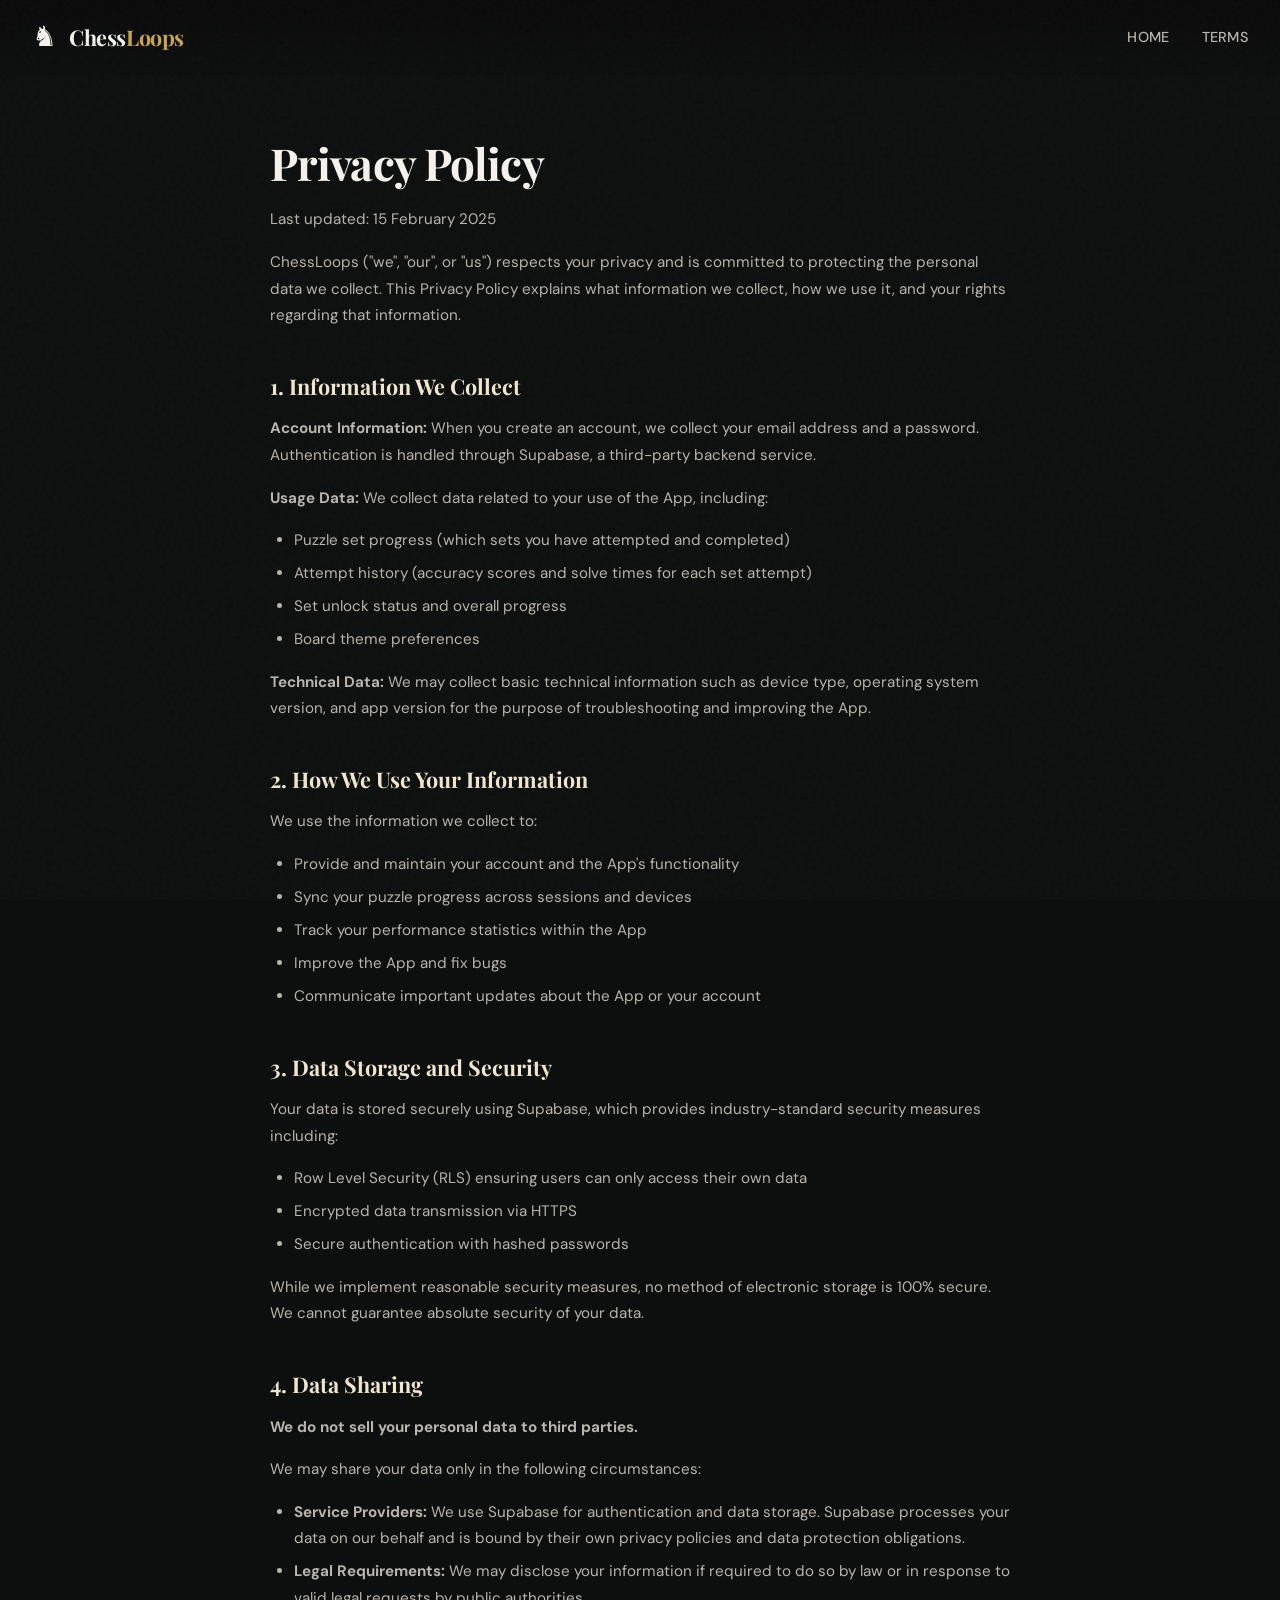
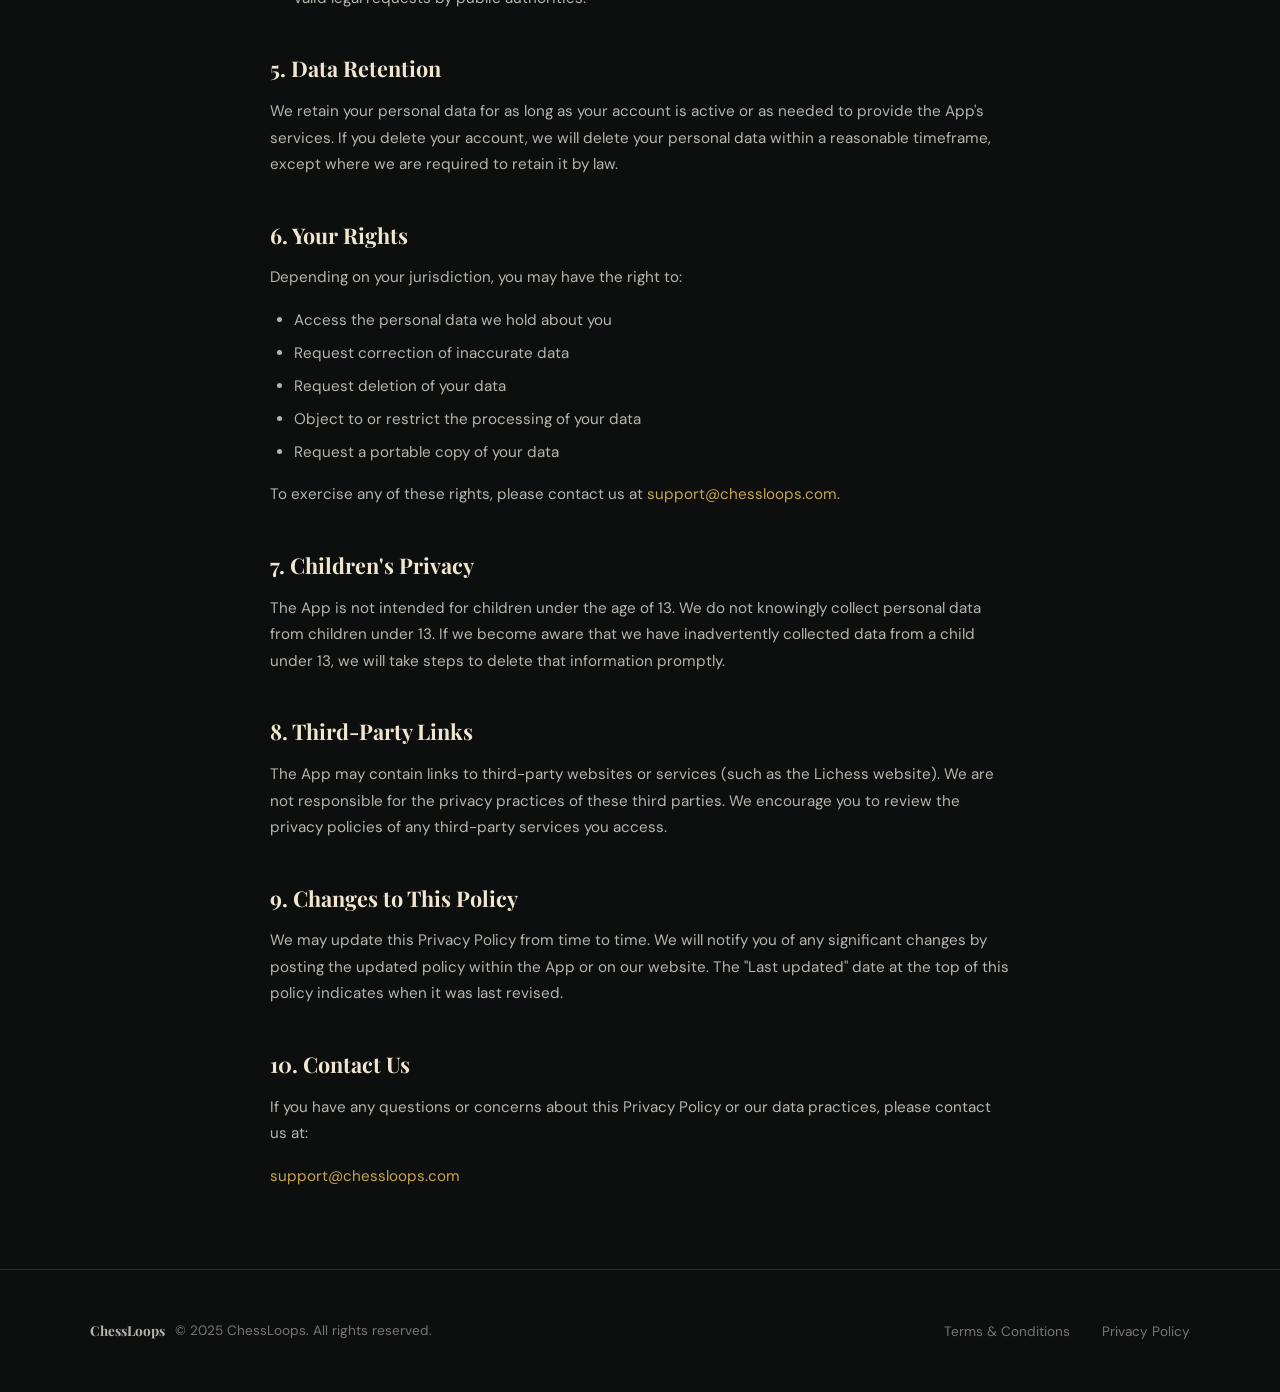
==== privacy.html @ b044dac4 "inital commit" ====
<!DOCTYPE html>
<html lang="en">
<head>
  <meta charset="UTF-8">
  <meta name="viewport" content="width=device-width, initial-scale=1.0">
  <title>Privacy Policy — ChessLoops</title>
  <meta name="description" content="Privacy Policy for ChessLoops mobile application.">
  <link rel="canonical" href="https://chessloops.com/privacy.html">
  <link rel="stylesheet" href="styles.css">
</head>
<body>

  <nav class="nav">
    <a href="/" class="nav-logo">
      <span class="nav-logo-icon">♞</span>
      <span class="nav-logo-text">Chess<span>Loops</span></span>
    </a>
    <ul class="nav-links">
      <li><a href="/">Home</a></li>
      <li><a href="terms.html">Terms</a></li>
    </ul>
  </nav>

  <main class="legal-page">
    <div class="legal-inner">
      <h1>Privacy Policy</h1>
      <p class="legal-date">Last updated: 15 February 2025</p>

      <p>ChessLoops ("we", "our", or "us") respects your privacy and is committed to protecting the personal data we collect. This Privacy Policy explains what information we collect, how we use it, and your rights regarding that information.</p>

      <h2>1. Information We Collect</h2>

      <p><strong>Account Information:</strong> When you create an account, we collect your email address and a password. Authentication is handled through Supabase, a third-party backend service.</p>

      <p><strong>Usage Data:</strong> We collect data related to your use of the App, including:</p>
      <ul>
        <li>Puzzle set progress (which sets you have attempted and completed)</li>
        <li>Attempt history (accuracy scores and solve times for each set attempt)</li>
        <li>Set unlock status and overall progress</li>
        <li>Board theme preferences</li>
      </ul>

      <p><strong>Technical Data:</strong> We may collect basic technical information such as device type, operating system version, and app version for the purpose of troubleshooting and improving the App.</p>

      <h2>2. How We Use Your Information</h2>
      <p>We use the information we collect to:</p>
      <ul>
        <li>Provide and maintain your account and the App's functionality</li>
        <li>Sync your puzzle progress across sessions and devices</li>
        <li>Track your performance statistics within the App</li>
        <li>Improve the App and fix bugs</li>
        <li>Communicate important updates about the App or your account</li>
      </ul>

      <h2>3. Data Storage and Security</h2>
      <p>Your data is stored securely using Supabase, which provides industry-standard security measures including:</p>
      <ul>
        <li>Row Level Security (RLS) ensuring users can only access their own data</li>
        <li>Encrypted data transmission via HTTPS</li>
        <li>Secure authentication with hashed passwords</li>
      </ul>
      <p>While we implement reasonable security measures, no method of electronic storage is 100% secure. We cannot guarantee absolute security of your data.</p>

      <h2>4. Data Sharing</h2>
      <p><strong>We do not sell your personal data to third parties.</strong></p>
      <p>We may share your data only in the following circumstances:</p>
      <ul>
        <li><strong>Service Providers:</strong> We use Supabase for authentication and data storage. Supabase processes your data on our behalf and is bound by their own privacy policies and data protection obligations.</li>
        <li><strong>Legal Requirements:</strong> We may disclose your information if required to do so by law or in response to valid legal requests by public authorities.</li>
      </ul>

      <h2>5. Data Retention</h2>
      <p>We retain your personal data for as long as your account is active or as needed to provide the App's services. If you delete your account, we will delete your personal data within a reasonable timeframe, except where we are required to retain it by law.</p>

      <h2>6. Your Rights</h2>
      <p>Depending on your jurisdiction, you may have the right to:</p>
      <ul>
        <li>Access the personal data we hold about you</li>
        <li>Request correction of inaccurate data</li>
        <li>Request deletion of your data</li>
        <li>Object to or restrict the processing of your data</li>
        <li>Request a portable copy of your data</li>
      </ul>
      <p>To exercise any of these rights, please contact us at <a href="mailto:support@chessloops.com">support@chessloops.com</a>.</p>

      <h2>7. Children's Privacy</h2>
      <p>The App is not intended for children under the age of 13. We do not knowingly collect personal data from children under 13. If we become aware that we have inadvertently collected data from a child under 13, we will take steps to delete that information promptly.</p>

      <h2>8. Third-Party Links</h2>
      <p>The App may contain links to third-party websites or services (such as the Lichess website). We are not responsible for the privacy practices of these third parties. We encourage you to review the privacy policies of any third-party services you access.</p>

      <h2>9. Changes to This Policy</h2>
      <p>We may update this Privacy Policy from time to time. We will notify you of any significant changes by posting the updated policy within the App or on our website. The "Last updated" date at the top of this policy indicates when it was last revised.</p>

      <h2>10. Contact Us</h2>
      <p>If you have any questions or concerns about this Privacy Policy or our data practices, please contact us at:</p>
      <p><a href="mailto:support@chessloops.com">support@chessloops.com</a></p>
    </div>
  </main>

  <footer class="footer">
    <div class="footer-inner">
      <div class="footer-brand">
        <span>ChessLoops</span>
        &copy; 2025 ChessLoops. All rights reserved.
      </div>
      <ul class="footer-links">
        <li><a href="terms.html">Terms &amp; Conditions</a></li>
        <li><a href="privacy.html">Privacy Policy</a></li>
      </ul>
    </div>
  </footer>

</body>
</html>
---- styles.css ----
/* ============================================
   ChessLoops — Global Styles
   ============================================ */

@import url('https://fonts.googleapis.com/css2?family=Playfair+Display:ital,wght@0,400;0,700;0,900;1,400&family=DM+Sans:ital,wght@0,400;0,500;0,700;1,400&display=swap');

:root {
  --black: #0a0a0a;
  --black-rich: #0d0f0e;
  --dark: #141816;
  --dark-elevated: #1a1e1c;
  --dark-border: #2a2e2c;
  --green-deep: #1a3a2a;
  --green-felt: #2d5a3f;
  --green-accent: #4a9e6e;
  --green-bright: #5cb87a;
  --gold: #c8a44e;
  --gold-light: #dbb964;
  --gold-dim: #a08035;
  --cream: #f0e6d0;
  --cream-soft: #e8dcc4;
  --white: #f5f2ed;
  --white-muted: #b8b4ae;
  --white-dim: #787572;
  --font-display: 'Playfair Display', Georgia, serif;
  --font-body: 'DM Sans', system-ui, sans-serif;
  --ease-out-expo: cubic-bezier(0.16, 1, 0.3, 1);
  --ease-out-back: cubic-bezier(0.34, 1.56, 0.64, 1);
}

*, *::before, *::after {
  margin: 0;
  padding: 0;
  box-sizing: border-box;
}

html {
  scroll-behavior: smooth;
  -webkit-font-smoothing: antialiased;
  -moz-osx-font-smoothing: grayscale;
}

body {
  font-family: var(--font-body);
  background: var(--black-rich);
  color: var(--white);
  line-height: 1.6;
  overflow-x: hidden;
}

a {
  color: var(--gold);
  text-decoration: none;
  transition: color 0.2s ease;
}

a:hover {
  color: var(--gold-light);
}

/* ============================================
   Noise Texture Overlay
   ============================================ */
body::before {
  content: '';
  position: fixed;
  inset: 0;
  opacity: 0.03;
  background-image: url("data:image/svg+xml,%3Csvg viewBox='0 0 256 256' xmlns='http://www.w3.org/2000/svg'%3E%3Cfilter id='noise'%3E%3CfeTurbulence type='fractalNoise' baseFrequency='0.9' numOctaves='4' stitchTiles='stitch'/%3E%3C/filter%3E%3Crect width='100%25' height='100%25' filter='url(%23noise)'/%3E%3C/svg%3E");
  pointer-events: none;
  z-index: 9999;
}

/* ============================================
   Navigation
   ============================================ */
.nav {
  position: fixed;
  top: 0;
  left: 0;
  right: 0;
  z-index: 100;
  padding: 1.25rem 2rem;
  display: flex;
  align-items: center;
  justify-content: space-between;
  background: linear-gradient(to bottom, rgba(10,10,10,0.95), rgba(10,10,10,0));
  backdrop-filter: blur(8px);
  -webkit-backdrop-filter: blur(8px);
}

.nav-logo {
  display: flex;
  align-items: center;
  gap: 0.75rem;
  text-decoration: none;
  color: var(--white);
}

.nav-logo-icon {
  font-size: 1.75rem;
  line-height: 1;
}

.nav-logo-text {
  font-family: var(--font-display);
  font-size: 1.35rem;
  font-weight: 700;
  letter-spacing: -0.02em;
}

.nav-logo-text span {
  color: var(--gold);
}

.nav-links {
  display: flex;
  align-items: center;
  gap: 2rem;
  list-style: none;
}

.nav-links a {
  color: var(--white-muted);
  font-size: 0.9rem;
  font-weight: 500;
  letter-spacing: 0.02em;
  text-transform: uppercase;
  transition: color 0.25s ease;
}

.nav-links a:hover {
  color: var(--white);
}

/* ============================================
   Hero Section
   ============================================ */
.hero {
  position: relative;
  min-height: 100vh;
  display: flex;
  align-items: center;
  justify-content: center;
  padding: 8rem 2rem 6rem;
  overflow: hidden;
}

.hero-board-bg {
  position: absolute;
  inset: 0;
  display: grid;
  grid-template-columns: repeat(8, 1fr);
  grid-template-rows: repeat(8, 1fr);
  opacity: 0.04;
  transform: perspective(800px) rotateX(45deg) scale(1.8);
  transform-origin: center 30%;
}

.hero-board-bg .sq {
  aspect-ratio: 1;
}

.hero-board-bg .sq-dark {
  background: var(--green-felt);
}

.hero-gradient {
  position: absolute;
  inset: 0;
  background:
    radial-gradient(ellipse 60% 50% at 50% 40%, rgba(42,90,63,0.15) 0%, transparent 70%),
    radial-gradient(ellipse 40% 30% at 30% 60%, rgba(200,164,78,0.06) 0%, transparent 60%),
    linear-gradient(to bottom, transparent 60%, var(--black-rich));
  pointer-events: none;
}

.hero-content {
  position: relative;
  z-index: 2;
  max-width: 800px;
  text-align: center;
}

.hero-badge {
  display: inline-flex;
  align-items: center;
  gap: 0.5rem;
  padding: 0.4rem 1rem;
  margin-bottom: 2rem;
  border: 1px solid var(--dark-border);
  border-radius: 100px;
  font-size: 0.8rem;
  font-weight: 500;
  color: var(--white-muted);
  letter-spacing: 0.05em;
  text-transform: uppercase;
  opacity: 0;
  animation: fadeUp 0.8s var(--ease-out-expo) 0.2s forwards;
}

.hero-badge-dot {
  width: 6px;
  height: 6px;
  border-radius: 50%;
  background: var(--green-accent);
  animation: pulse 2s ease infinite;
}

.hero h1 {
  font-family: var(--font-display);
  font-size: clamp(3rem, 7vw, 5.5rem);
  font-weight: 900;
  line-height: 1.05;
  letter-spacing: -0.03em;
  margin-bottom: 1.5rem;
  opacity: 0;
  animation: fadeUp 0.8s var(--ease-out-expo) 0.35s forwards;
}

.hero h1 .accent {
  color: var(--gold);
  font-style: italic;
}

.hero h1 .piece {
  display: inline-block;
  color: var(--green-accent);
  animation: float 4s ease-in-out infinite;
}

.hero-subtitle {
  font-size: clamp(1.05rem, 2vw, 1.25rem);
  color: var(--white-muted);
  max-width: 560px;
  margin: 0 auto 2.5rem;
  line-height: 1.7;
  opacity: 0;
  animation: fadeUp 0.8s var(--ease-out-expo) 0.5s forwards;
}

.hero-actions {
  display: flex;
  align-items: center;
  justify-content: center;
  gap: 1.25rem;
  flex-wrap: wrap;
  opacity: 0;
  animation: fadeUp 0.8s var(--ease-out-expo) 0.65s forwards;
}

/* ============================================
   Buttons
   ============================================ */
.btn-appstore {
  display: inline-flex;
  align-items: center;
  gap: 0.75rem;
  padding: 0.9rem 1.75rem;
  background: var(--white);
  color: var(--black);
  border-radius: 14px;
  font-family: var(--font-body);
  font-size: 1rem;
  font-weight: 700;
  text-decoration: none;
  transition: all 0.3s var(--ease-out-expo);
  box-shadow: 0 0 0 0 rgba(245,242,237,0.1);
}

.btn-appstore:hover {
  color: var(--black);
  transform: translateY(-2px);
  box-shadow: 0 8px 30px rgba(245,242,237,0.12);
}

.btn-appstore svg {
  width: 22px;
  height: 22px;
}

.btn-appstore .btn-text-sub {
  font-size: 0.65rem;
  font-weight: 500;
  text-transform: uppercase;
  letter-spacing: 0.08em;
  opacity: 0.6;
  display: block;
  text-align: left;
}

.btn-appstore .btn-text-main {
  display: block;
  text-align: left;
  line-height: 1.1;
}

.btn-outline {
  display: inline-flex;
  align-items: center;
  gap: 0.5rem;
  padding: 0.9rem 1.75rem;
  border: 1px solid var(--dark-border);
  border-radius: 14px;
  color: var(--white-muted);
  font-size: 0.95rem;
  font-weight: 500;
  text-decoration: none;
  transition: all 0.3s var(--ease-out-expo);
}

.btn-outline:hover {
  color: var(--white);
  border-color: var(--white-dim);
  background: rgba(255,255,255,0.03);
}

/* ============================================
   Section Commons
   ============================================ */
.section {
  padding: 6rem 2rem;
  position: relative;
}

.section-inner {
  max-width: 1100px;
  margin: 0 auto;
}

.section-label {
  font-size: 0.75rem;
  font-weight: 700;
  letter-spacing: 0.15em;
  text-transform: uppercase;
  color: var(--gold);
  margin-bottom: 1rem;
}

.section-heading {
  font-family: var(--font-display);
  font-size: clamp(2rem, 4vw, 3rem);
  font-weight: 700;
  line-height: 1.15;
  letter-spacing: -0.02em;
  margin-bottom: 1rem;
}

.section-desc {
  font-size: 1.05rem;
  color: var(--white-muted);
  max-width: 600px;
  line-height: 1.7;
}

/* ============================================
   Method Section
   ============================================ */
.method {
  background: var(--dark);
  border-top: 1px solid var(--dark-border);
  border-bottom: 1px solid var(--dark-border);
}

.method-grid {
  display: grid;
  grid-template-columns: 1fr 1fr;
  gap: 4rem;
  align-items: center;
  margin-top: 3rem;
}

.method-visual {
  position: relative;
  display: flex;
  justify-content: center;
  align-items: center;
}

.method-loop {
  position: relative;
  width: 280px;
  height: 280px;
}

.method-loop-ring {
  position: absolute;
  inset: 0;
  border: 2px solid var(--dark-border);
  border-radius: 50%;
  border-top-color: var(--gold);
  animation: spin 8s linear infinite;
}

.method-loop-ring:nth-child(2) {
  inset: 25px;
  border-top-color: var(--green-accent);
  animation-duration: 6s;
  animation-direction: reverse;
}

.method-loop-ring:nth-child(3) {
  inset: 50px;
  border-top-color: var(--gold-dim);
  animation-duration: 10s;
}

.method-loop-center {
  position: absolute;
  inset: 75px;
  display: flex;
  flex-direction: column;
  align-items: center;
  justify-content: center;
  background: var(--dark-elevated);
  border-radius: 50%;
  border: 1px solid var(--dark-border);
}

.method-loop-number {
  font-family: var(--font-display);
  font-size: 2.5rem;
  font-weight: 900;
  color: var(--gold);
  line-height: 1;
}

.method-loop-label {
  font-size: 0.7rem;
  text-transform: uppercase;
  letter-spacing: 0.12em;
  color: var(--white-dim);
  margin-top: 0.25rem;
}

.method-steps {
  display: flex;
  flex-direction: column;
  gap: 1.75rem;
}

.method-step {
  display: flex;
  gap: 1.25rem;
  align-items: flex-start;
}

.method-step-num {
  flex-shrink: 0;
  width: 36px;
  height: 36px;
  display: flex;
  align-items: center;
  justify-content: center;
  border: 1px solid var(--dark-border);
  border-radius: 10px;
  font-family: var(--font-display);
  font-size: 0.9rem;
  font-weight: 700;
  color: var(--gold);
}

.method-step h3 {
  font-size: 1.05rem;
  font-weight: 700;
  margin-bottom: 0.25rem;
}

.method-step p {
  font-size: 0.9rem;
  color: var(--white-muted);
  line-height: 1.6;
}

/* ============================================
   Levels Section
   ============================================ */
.levels-grid {
  display: grid;
  grid-template-columns: repeat(5, 1fr);
  gap: 1rem;
  margin-top: 3rem;
}

.level-card {
  position: relative;
  padding: 1.75rem 1.25rem;
  background: var(--dark);
  border: 1px solid var(--dark-border);
  border-radius: 16px;
  text-align: center;
  transition: all 0.4s var(--ease-out-expo);
  overflow: hidden;
}

.level-card::before {
  content: '';
  position: absolute;
  inset: 0;
  opacity: 0;
  transition: opacity 0.4s ease;
  border-radius: 16px;
}

.level-card:hover {
  transform: translateY(-4px);
  border-color: transparent;
}

.level-card:hover::before {
  opacity: 1;
}

.level-card:nth-child(1)::before { background: linear-gradient(135deg, rgba(74,158,110,0.1), transparent); }
.level-card:nth-child(1):hover { border-color: rgba(74,158,110,0.3); }
.level-card:nth-child(2)::before { background: linear-gradient(135deg, rgba(78,140,200,0.1), transparent); }
.level-card:nth-child(2):hover { border-color: rgba(78,140,200,0.3); }
.level-card:nth-child(3)::before { background: linear-gradient(135deg, rgba(200,164,78,0.1), transparent); }
.level-card:nth-child(3):hover { border-color: rgba(200,164,78,0.3); }
.level-card:nth-child(4)::before { background: linear-gradient(135deg, rgba(200,120,78,0.1), transparent); }
.level-card:nth-child(4):hover { border-color: rgba(200,120,78,0.3); }
.level-card:nth-child(5)::before { background: linear-gradient(135deg, rgba(180,78,200,0.1), transparent); }
.level-card:nth-child(5):hover { border-color: rgba(180,78,200,0.3); }

.level-piece {
  font-size: 2.5rem;
  line-height: 1;
  margin-bottom: 0.75rem;
  position: relative;
  z-index: 1;
}

.level-name {
  font-family: var(--font-display);
  font-size: 1.15rem;
  font-weight: 700;
  margin-bottom: 0.25rem;
  position: relative;
  z-index: 1;
}

.level-rating {
  font-size: 0.8rem;
  color: var(--white-dim);
  font-weight: 500;
  position: relative;
  z-index: 1;
}

.level-phases {
  display: flex;
  flex-wrap: wrap;
  justify-content: center;
  gap: 0.35rem;
  margin-top: 0.85rem;
  position: relative;
  z-index: 1;
}

.level-phase-tag {
  font-size: 0.65rem;
  padding: 0.2rem 0.5rem;
  border-radius: 6px;
  background: rgba(255,255,255,0.05);
  color: var(--white-dim);
  text-transform: uppercase;
  letter-spacing: 0.06em;
}

/* ============================================
   Features Section
   ============================================ */
.features-grid {
  display: grid;
  grid-template-columns: repeat(3, 1fr);
  gap: 1.5rem;
  margin-top: 3rem;
}

.feature-card {
  padding: 2rem 1.75rem;
  background: var(--dark);
  border: 1px solid var(--dark-border);
  border-radius: 16px;
  transition: border-color 0.3s ease;
}

.feature-card:hover {
  border-color: var(--dark-border);
}

.feature-icon {
  width: 44px;
  height: 44px;
  display: flex;
  align-items: center;
  justify-content: center;
  background: var(--dark-elevated);
  border: 1px solid var(--dark-border);
  border-radius: 12px;
  font-size: 1.2rem;
  margin-bottom: 1.25rem;
}

.feature-card h3 {
  font-family: var(--font-display);
  font-size: 1.15rem;
  font-weight: 700;
  margin-bottom: 0.5rem;
}

.feature-card p {
  font-size: 0.9rem;
  color: var(--white-muted);
  line-height: 1.65;
}

/* ============================================
   CTA Section
   ============================================ */
.cta {
  text-align: center;
  padding: 8rem 2rem;
  position: relative;
}

.cta::before {
  content: '';
  position: absolute;
  inset: 0;
  background:
    radial-gradient(ellipse 50% 60% at 50% 50%, rgba(42,90,63,0.1) 0%, transparent 70%);
  pointer-events: none;
}

.cta-piece {
  font-size: 4rem;
  display: block;
  margin-bottom: 1.5rem;
  opacity: 0.3;
}

.cta h2 {
  font-family: var(--font-display);
  font-size: clamp(2rem, 4vw, 3rem);
  font-weight: 700;
  margin-bottom: 1rem;
  letter-spacing: -0.02em;
}

.cta p {
  color: var(--white-muted);
  font-size: 1.05rem;
  margin-bottom: 2.5rem;
  max-width: 450px;
  margin-left: auto;
  margin-right: auto;
  line-height: 1.7;
}

/* ============================================
   Footer
   ============================================ */
.footer {
  border-top: 1px solid var(--dark-border);
  padding: 3rem 2rem;
}

.footer-inner {
  max-width: 1100px;
  margin: 0 auto;
  display: flex;
  align-items: center;
  justify-content: space-between;
  flex-wrap: wrap;
  gap: 1.5rem;
}

.footer-brand {
  display: flex;
  align-items: center;
  gap: 0.6rem;
  color: var(--white-dim);
  font-size: 0.85rem;
}

.footer-brand span {
  font-family: var(--font-display);
  font-weight: 700;
  color: var(--white-muted);
}

.footer-links {
  display: flex;
  gap: 2rem;
  list-style: none;
}

.footer-links a {
  color: var(--white-dim);
  font-size: 0.85rem;
  transition: color 0.2s ease;
}

.footer-links a:hover {
  color: var(--white);
}

/* ============================================
   Legal Pages
   ============================================ */
.legal-page {
  padding: 8rem 2rem 4rem;
}

.legal-inner {
  max-width: 740px;
  margin: 0 auto;
}

.legal-inner h1 {
  font-family: var(--font-display);
  font-size: clamp(2rem, 4vw, 2.75rem);
  font-weight: 700;
  margin-bottom: 0.5rem;
  letter-spacing: -0.02em;
}

.legal-date {
  color: var(--white-dim);
  font-size: 0.85rem;
  margin-bottom: 3rem;
}

.legal-inner h2 {
  font-family: var(--font-display);
  font-size: 1.35rem;
  font-weight: 700;
  margin-top: 2.5rem;
  margin-bottom: 0.75rem;
  color: var(--cream);
}

.legal-inner p {
  color: var(--white-muted);
  font-size: 0.95rem;
  line-height: 1.75;
  margin-bottom: 1rem;
}

.legal-inner ul {
  color: var(--white-muted);
  font-size: 0.95rem;
  line-height: 1.75;
  margin-bottom: 1rem;
  padding-left: 1.5rem;
}

.legal-inner li {
  margin-bottom: 0.4rem;
}

.legal-inner a {
  color: var(--gold);
}

/* ============================================
   Animations
   ============================================ */
@keyframes fadeUp {
  from {
    opacity: 0;
    transform: translateY(20px);
  }
  to {
    opacity: 1;
    transform: translateY(0);
  }
}

@keyframes pulse {
  0%, 100% { opacity: 1; }
  50% { opacity: 0.4; }
}

@keyframes float {
  0%, 100% { transform: translateY(0); }
  50% { transform: translateY(-6px); }
}

@keyframes spin {
  to { transform: rotate(360deg); }
}

/* ============================================
   Scroll Reveal
   ============================================ */
.reveal {
  opacity: 0;
  transform: translateY(30px);
  transition: opacity 0.7s var(--ease-out-expo), transform 0.7s var(--ease-out-expo);
}

.reveal.visible {
  opacity: 1;
  transform: translateY(0);
}

/* ============================================
   Responsive
   ============================================ */
@media (max-width: 900px) {
  .levels-grid {
    grid-template-columns: repeat(3, 1fr);
  }
  .features-grid {
    grid-template-columns: 1fr 1fr;
  }
  .method-grid {
    grid-template-columns: 1fr;
    gap: 3rem;
  }
  .method-visual {
    order: -1;
  }
}

@media (max-width: 640px) {
  .nav {
    padding: 1rem 1.25rem;
  }
  .nav-links {
    gap: 1rem;
  }
  .nav-links a {
    font-size: 0.8rem;
  }
  .hero {
    padding: 7rem 1.25rem 4rem;
  }
  .section {
    padding: 4rem 1.25rem;
  }
  .levels-grid {
    grid-template-columns: repeat(2, 1fr);
  }
  .levels-grid .level-card:last-child {
    grid-column: 1 / -1;
    max-width: 50%;
    justify-self: center;
  }
  .features-grid {
    grid-template-columns: 1fr;
  }
  .footer-inner {
    flex-direction: column;
    text-align: center;
  }
  .hero-actions {
    flex-direction: column;
  }
}
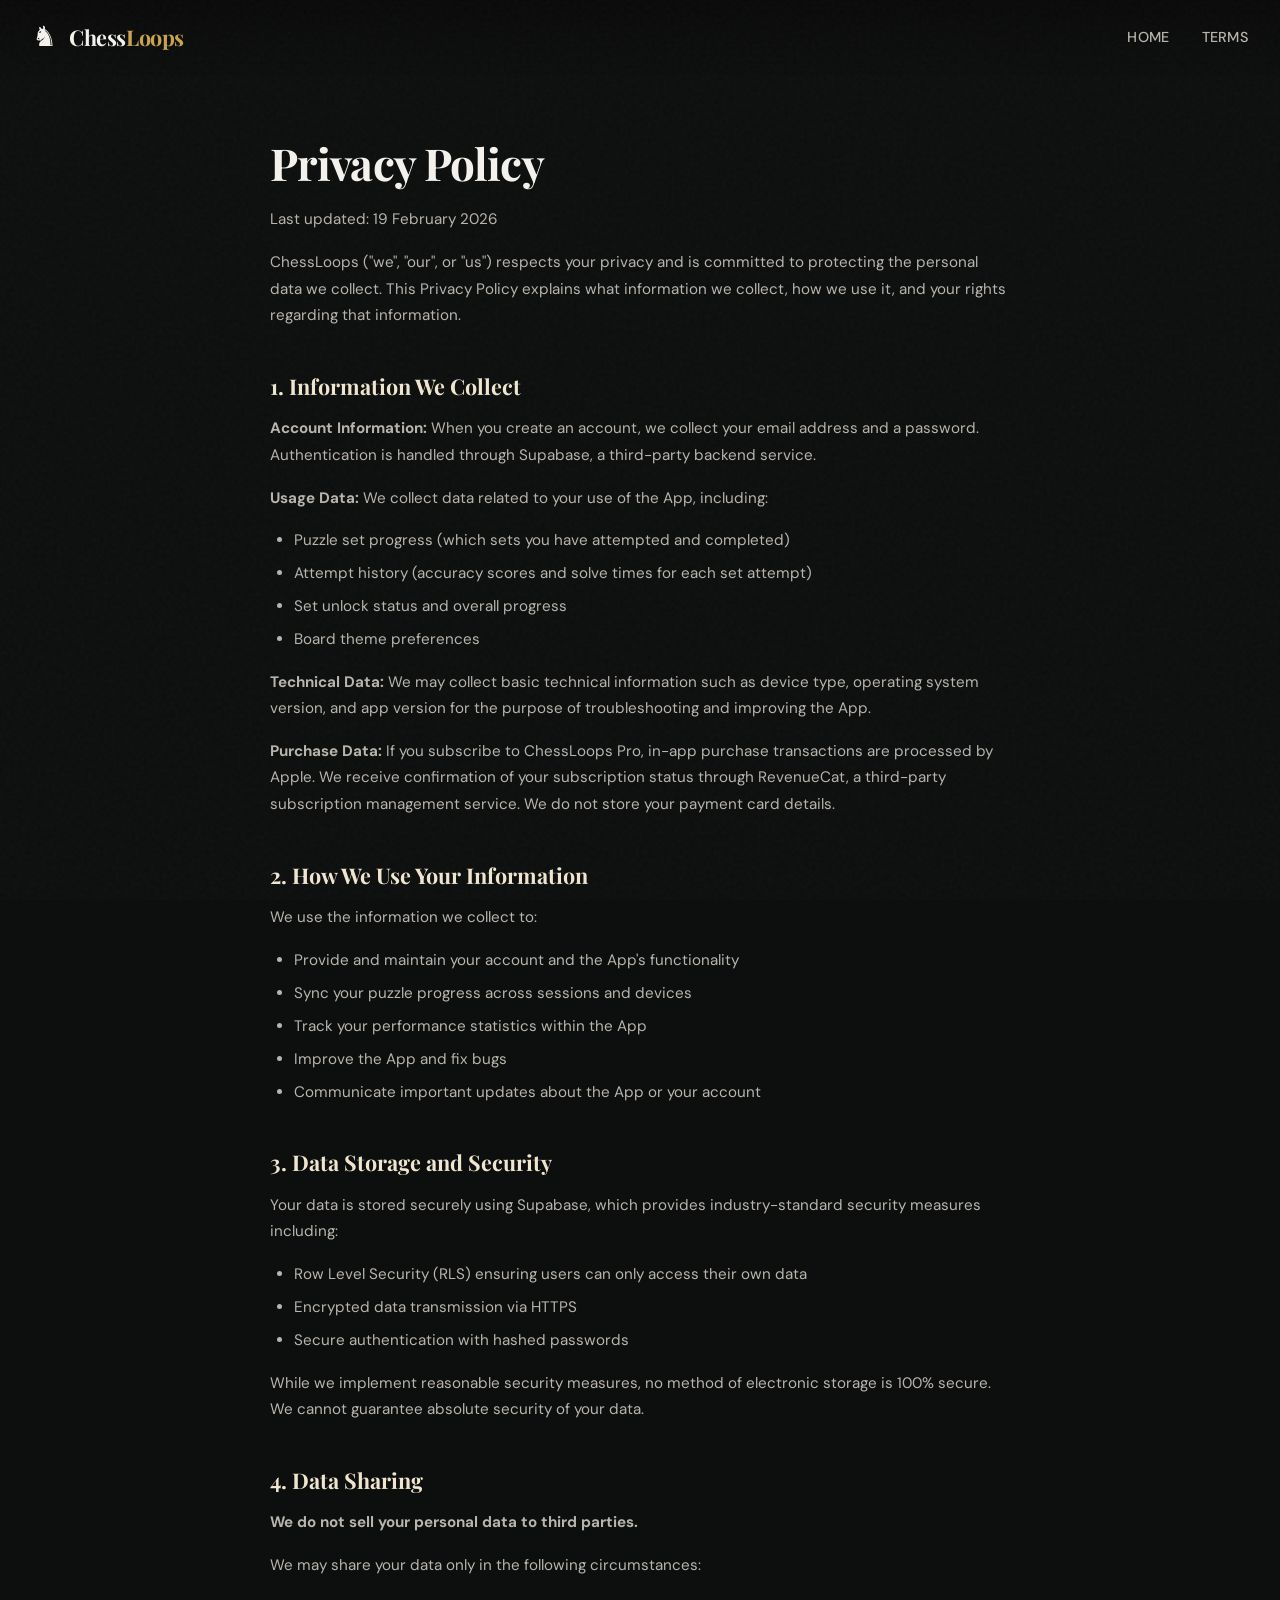
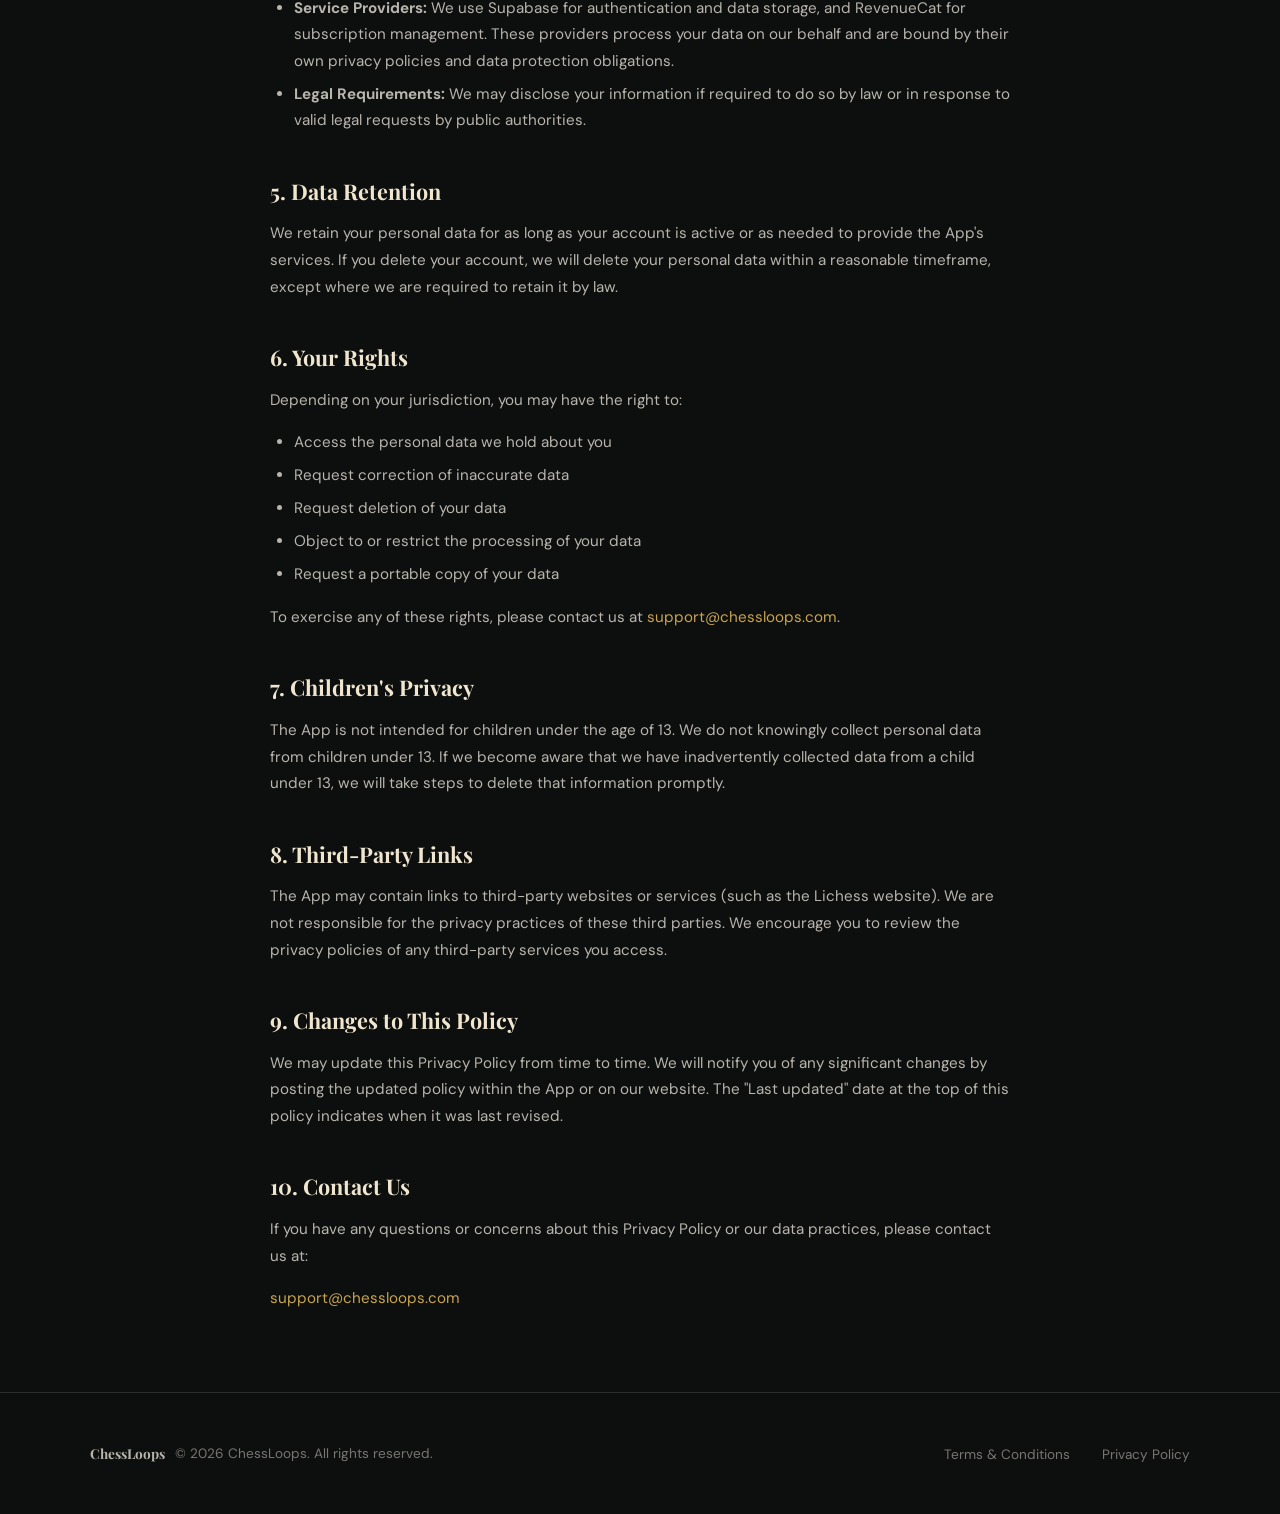
==== commit 1ee9c680: "extra bits of changes to privacy policy and terms" ====
--- a/privacy.html
+++ b/privacy.html
@@ -24,7 +24,7 @@
   <main class="legal-page">
     <div class="legal-inner">
       <h1>Privacy Policy</h1>
-      <p class="legal-date">Last updated: 15 February 2025</p>
+      <p class="legal-date">Last updated: 19 February 2026</p>
 
       <p>ChessLoops ("we", "our", or "us") respects your privacy and is committed to protecting the personal data we collect. This Privacy Policy explains what information we collect, how we use it, and your rights regarding that information.</p>
 
@@ -41,6 +41,8 @@
       </ul>
 
       <p><strong>Technical Data:</strong> We may collect basic technical information such as device type, operating system version, and app version for the purpose of troubleshooting and improving the App.</p>
+
+      <p><strong>Purchase Data:</strong> If you subscribe to ChessLoops Pro, in-app purchase transactions are processed by Apple. We receive confirmation of your subscription status through RevenueCat, a third-party subscription management service. We do not store your payment card details.</p>
 
       <h2>2. How We Use Your Information</h2>
       <p>We use the information we collect to:</p>
@@ -65,7 +67,7 @@
       <p><strong>We do not sell your personal data to third parties.</strong></p>
       <p>We may share your data only in the following circumstances:</p>
       <ul>
-        <li><strong>Service Providers:</strong> We use Supabase for authentication and data storage. Supabase processes your data on our behalf and is bound by their own privacy policies and data protection obligations.</li>
+        <li><strong>Service Providers:</strong> We use Supabase for authentication and data storage, and RevenueCat for subscription management. These providers process your data on our behalf and are bound by their own privacy policies and data protection obligations.</li>
         <li><strong>Legal Requirements:</strong> We may disclose your information if required to do so by law or in response to valid legal requests by public authorities.</li>
       </ul>
 
@@ -102,7 +104,7 @@
     <div class="footer-inner">
       <div class="footer-brand">
         <span>ChessLoops</span>
-        &copy; 2025 ChessLoops. All rights reserved.
+        &copy; 2026 ChessLoops. All rights reserved.
       </div>
       <ul class="footer-links">
         <li><a href="terms.html">Terms &amp; Conditions</a></li>
